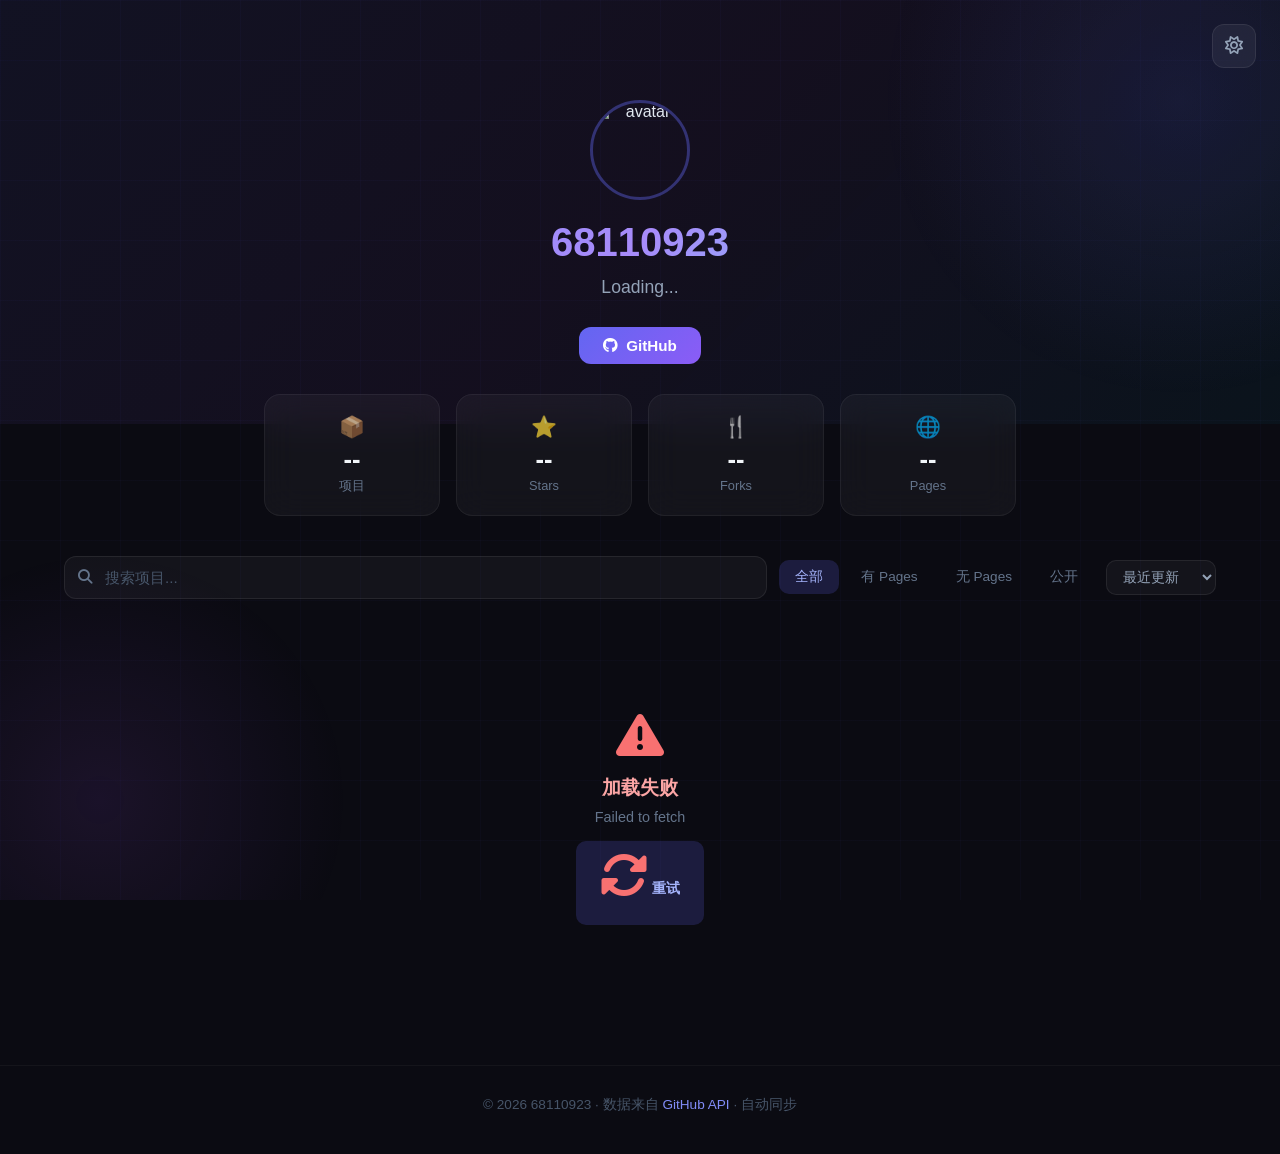
==== index.html @ 663c783a "1" ====
<!DOCTYPE html>
<html lang="zh-CN" data-theme="dark">
<head>
    <meta charset="UTF-8">
    <meta name="viewport" content="width=device-width, initial-scale=1.0">
    <title>68110923 | 项目导航</title>
    <link rel="stylesheet" href="https://cdnjs.cloudflare.com/ajax/libs/font-awesome/6.5.1/css/all.min.css">
    <link rel="stylesheet" href="style.css">
</head>
<body>
    <div class="bg-grid"></div>
    <div class="bg-glow"></div>

    <button class="theme-toggle" id="themeToggle" title="切换主题">
        <i class="fa-regular fa-sun"></i>
    </button>

    <section class="hero">
        <div class="container">
            <div class="hero-avatar">
                <img id="avatarImg" src="https://avatars.githubusercontent.com/u/68110923?v=4" alt="avatar">
            </div>
            <h1 class="hero-name" id="heroName">68110923</h1>
            <p class="hero-bio" id="heroBio">Loading...</p>
            <div class="hero-actions">
                <a class="hero-btn hero-btn-primary" href="https://github.com/68110923" target="_blank" rel="noopener">
                    <i class="fa-brands fa-github"></i> GitHub
                </a>
            </div>
        </div>
    </section>

    <div class="stats-bar" id="statsBar">
        <div class="stat-item"><div class="stat-icon">📦</div><div class="stat-value" id="statRepos">--</div><div class="stat-label">项目</div></div>
        <div class="stat-item"><div class="stat-icon">⭐</div><div class="stat-value" id="statStars">--</div><div class="stat-label">Stars</div></div>
        <div class="stat-item"><div class="stat-icon">🍴</div><div class="stat-value" id="statForks">--</div><div class="stat-label">Forks</div></div>
        <div class="stat-item"><div class="stat-icon">🌐</div><div class="stat-value" id="statPages">--</div><div class="stat-label">Pages</div></div>
    </div>

    <div class="container">
        <div class="controls">
            <div class="search-wrapper">
                <i class="fa-solid fa-magnifying-glass"></i>
                <input class="search-bar" id="searchInput" type="text" placeholder="搜索项目..." autocomplete="off">
            </div>
            <div class="filter-group">
                <button class="filter-btn active" data-filter="all">全部</button>
                <button class="filter-btn" data-filter="pages">有 Pages</button>
                <button class="filter-btn" data-filter="nopages">无 Pages</button>
                <button class="filter-btn" data-filter="public">公开</button>
            </div>
            <select class="sort-select" id="sortSelect">
                <option value="updated">最近更新</option>
                <option value="stars">最多 Stars</option>
                <option value="name">名称 A-Z</option>
            </select>
        </div>
    </div>

    <div class="container">
        <div class="project-grid card-stagger" id="projectGrid">
            <div class="skeleton-card"><div class="skeleton skeleton-line short"></div><div class="skeleton skeleton-line" style="margin-top:16px"></div><div class="skeleton skeleton-line long"></div><div class="skeleton skeleton-line" style="width:50%;margin-top:16px"></div></div>
            <div class="skeleton-card"><div class="skeleton skeleton-line short"></div><div class="skeleton skeleton-line" style="margin-top:16px"></div><div class="skeleton skeleton-line long"></div><div class="skeleton skeleton-line" style="width:50%;margin-top:16px"></div></div>
            <div class="skeleton-card"><div class="skeleton skeleton-line short"></div><div class="skeleton skeleton-line" style="margin-top:16px"></div><div class="skeleton skeleton-line long"></div><div class="skeleton skeleton-line" style="width:50%;margin-top:16px"></div></div>
            <div class="skeleton-card"><div class="skeleton skeleton-line short"></div><div class="skeleton skeleton-line" style="margin-top:16px"></div><div class="skeleton skeleton-line long"></div><div class="skeleton skeleton-line" style="width:50%;margin-top:16px"></div></div>
            <div class="skeleton-card"><div class="skeleton skeleton-line short"></div><div class="skeleton skeleton-line" style="margin-top:16px"></div><div class="skeleton skeleton-line long"></div><div class="skeleton skeleton-line" style="width:50%;margin-top:16px"></div></div>
            <div class="skeleton-card"><div class="skeleton skeleton-line short"></div><div class="skeleton skeleton-line" style="margin-top:16px"></div><div class="skeleton skeleton-line long"></div><div class="skeleton skeleton-line" style="width:50%;margin-top:16px"></div></div>
        </div>
    </div>

    <div class="footer">
        <div class="container">
            <p>© <span id="footerYear">2026</span> 68110923 · 数据来自 <a href="https://github.com/68110923" target="_blank" rel="noopener">GitHub API</a> · 自动同步</p>
        </div>
    </div>

    <script src="app.js"></script>
</body>
</html>
---- style.css ----
/* ===== Reset & Base ===== */
*,*::before,*::after{box-sizing:border-box;margin:0;padding:0}
html{scroll-behavior:smooth}
body{
    font-family:-apple-system,BlinkMacSystemFont,'Segoe UI',Roboto,'Helvetica Neue',Arial,sans-serif;
    background:#0b0b12;
    color:#e2e8f0;
    min-height:100vh;
    overflow-x:hidden;
    transition:background .3s,color .3s;
}
a{color:inherit;text-decoration:none}
img{max-width:100%;display:block}

/* ===== Theme ===== */
[data-theme="light"] body{background:#f1f5f9;color:#1e293b}
[data-theme="light"] .project-card{background:rgba(255,255,255,.7);border-color:rgba(0,0,0,.1)}
[data-theme="light"] .project-card:hover{box-shadow:0 20px 60px rgba(0,0,0,.12)}
[data-theme="light"] .repo-name{color:#1e293b}
[data-theme="light"] .repo-desc{color:#475569}
[data-theme="light"] .stat-value{color:#1e293b}
[data-theme="light"] .stat-label{color:#64748b}
[data-theme="light"] .hero{background:linear-gradient(135deg,#e0e7ff,#f0e6ff,#e0f2fe)}
[data-theme="light"] .hero-name{background:linear-gradient(135deg,#6366f1,#a855f7);-webkit-background-clip:text;-webkit-text-fill-color:transparent}
[data-theme="light"] .hero-bio{color:#475569}
[data-theme="light"] .search-bar{background:rgba(0,0,0,.06);border-color:rgba(0,0,0,.1);color:#1e293b}
[data-theme="light"] .search-bar:focus{border-color:#818cf8;background:rgba(0,0,0,.04)}
[data-theme="light"] .filter-btn{color:#64748b}
[data-theme="light"] .filter-btn.active{background:#6366f1;color:#fff}
[data-theme="light"] .filter-btn:hover:not(.active){background:rgba(0,0,0,.08);color:#1e293b}
[data-theme="light"] .badge-pages{background:#dbeafe;color:#1d4ed8}
[data-theme="light"] .badge-private{background:#fce7f3;color:#be185d}
[data-theme="light"] .badge-public{background:#d1fae5;color:#047857}
[data-theme="light"] .footer{color:#64748b}
[data-theme="light"] .skeleton{background:linear-gradient(90deg,rgba(0,0,0,.06) 25%,rgba(0,0,0,.1) 50%,rgba(0,0,0,.06) 75%)}
[data-theme="light"] .stat-item{background:rgba(255,255,255,.5);border-color:rgba(0,0,0,.08)}
[data-theme="light"] .theme-toggle{background:rgba(0,0,0,.08);color:#475569}
[data-theme="light"] .theme-toggle:hover{background:rgba(0,0,0,.12)}

/* ===== Background Effects ===== */
.bg-grid{
    position:fixed;inset:0;pointer-events:none;z-index:0;
    background-image:
        linear-gradient(rgba(99,102,241,.03) 1px,transparent 1px),
        linear-gradient(90deg,rgba(99,102,241,.03) 1px,transparent 1px);
    background-size:60px 60px;
}
.bg-glow{
    position:fixed;inset:0;pointer-events:none;z-index:0;
    overflow:hidden;
}
.bg-glow::before{
    content:'';position:absolute;
    width:600px;height:600px;
    background:radial-gradient(circle,rgba(99,102,241,.12),transparent 70%);
    top:-200px;right:-200px;
    animation:float 20s ease-in-out infinite;
}
.bg-glow::after{
    content:'';position:absolute;
    width:500px;height:500px;
    background:radial-gradient(circle,rgba(168,85,247,.1),transparent 70%);
    bottom:-150px;left:-150px;
    animation:float 25s ease-in-out infinite reverse;
}
@keyframes float{
    0%,100%{transform:translate(0,0) scale(1)}
    33%{transform:translate(30px,-30px) scale(1.05)}
    66%{transform:translate(-20px,20px) scale(.95)}
}

/* ===== Container ===== */
.container{max-width:1200px;margin:0 auto;padding:0 24px;position:relative;z-index:1}

/* ===== Theme Toggle ===== */
.theme-toggle{
    position:fixed;top:24px;right:24px;z-index:100;
    width:44px;height:44px;border-radius:12px;
    background:rgba(255,255,255,.06);
    border:1px solid rgba(255,255,255,.08);
    color:#94a3b8;font-size:18px;cursor:pointer;
    display:flex;align-items:center;justify-content:center;
    backdrop-filter:blur(12px);-webkit-backdrop-filter:blur(12px);
    transition:all .3s;
}
.theme-toggle:hover{background:rgba(255,255,255,.12);color:#e2e8f0;transform:scale(1.05)}

/* ===== Hero ===== */
.hero{
    padding:100px 0 60px;text-align:center;
    position:relative;overflow:hidden;
    background:linear-gradient(135deg,rgba(99,102,241,.08),rgba(168,85,247,.06),rgba(6,182,212,.05));
}
.hero-avatar{
    width:100px;height:100px;border-radius:50%;
    border:3px solid rgba(99,102,241,.4);
    margin:0 auto 20px;overflow:hidden;
    transition:transform .4s,box-shadow .4s;
    animation:fadeInDown .8s ease-out;
}
.hero-avatar:hover{transform:scale(1.08);box-shadow:0 0 40px rgba(99,102,241,.3)}
.hero-avatar img{width:100%;height:100%;object-fit:cover}
.hero-name{
    font-size:2.5rem;font-weight:800;
    background:linear-gradient(135deg,#818cf8,#a78bfa,#67e8f9);
    -webkit-background-clip:text;-webkit-text-fill-color:transparent;
    background-clip:text;margin-bottom:8px;
    animation:fadeInUp .8s ease-out .1s both;
}
.hero-bio{
    font-size:1.1rem;color:#94a3b8;max-width:500px;margin:0 auto 24px;
    line-height:1.7;animation:fadeInUp .8s ease-out .2s both;
}
.hero-actions{
    display:flex;gap:12px;justify-content:center;flex-wrap:wrap;
    animation:fadeInUp .8s ease-out .3s both;
}
.hero-btn{
    display:inline-flex;align-items:center;gap:8px;
    padding:10px 24px;border-radius:12px;font-size:.95rem;font-weight:600;
    border:1px solid rgba(255,255,255,.1);
    transition:all .3s;cursor:pointer;
}
.hero-btn-primary{
    background:linear-gradient(135deg,#6366f1,#8b5cf6);
    color:#fff;border:none;
}
.hero-btn-primary:hover{transform:translateY(-2px);box-shadow:0 8px 30px rgba(99,102,241,.35)}
.hero-btn-secondary{
    background:rgba(255,255,255,.06);color:#e2e8f0;
    backdrop-filter:blur(12px);-webkit-backdrop-filter:blur(12px);
}
.hero-btn-secondary:hover{background:rgba(255,255,255,.12);transform:translateY(-2px)}

/* ===== Stats Bar ===== */
.stats-bar{
    display:grid;
    grid-template-columns:repeat(4,1fr);
    gap:16px;margin:-30px auto 40px;max-width:800px;
    padding:0 24px;position:relative;z-index:2;
}
.stat-item{
    background:rgba(255,255,255,.04);
    border:1px solid rgba(255,255,255,.06);
    border-radius:16px;padding:20px 12px;text-align:center;
    backdrop-filter:blur(16px);-webkit-backdrop-filter:blur(16px);
    transition:all .3s;
}
.stat-item:hover{transform:translateY(-4px);background:rgba(255,255,255,.07)}
.stat-icon{font-size:1.3rem;margin-bottom:6px;opacity:.7}
.stat-value{
    font-size:1.6rem;font-weight:800;color:#f1f5f9;
    font-variant-numeric:tabular-nums;
}
.stat-label{font-size:.8rem;color:#64748b;margin-top:4px}

/* ===== Controls ===== */
.controls{
    display:flex;gap:12px;margin-bottom:32px;
    flex-wrap:wrap;align-items:center;
}
.search-wrapper{flex:1;min-width:200px;position:relative}
.search-wrapper .fa-magnifying-glass{
    position:absolute;left:14px;top:50%;transform:translateY(-50%);
    color:#64748b;font-size:.9rem;pointer-events:none;
}
.search-bar{
    width:100%;padding:12px 16px 12px 40px;
    background:rgba(255,255,255,.04);
    border:1px solid rgba(255,255,255,.08);
    border-radius:12px;color:#e2e8f0;font-size:.95rem;
    outline:none;transition:all .3s;
}
.search-bar::placeholder{color:#475569}
.search-bar:focus{border-color:#818cf8;background:rgba(255,255,255,.06);box-shadow:0 0 0 3px rgba(99,102,241,.15)}
.filter-group{display:flex;gap:6px;flex-wrap:wrap}
.filter-btn{
    padding:8px 16px;border-radius:10px;font-size:.85rem;font-weight:500;
    border:none;cursor:pointer;transition:all .25s;
    background:transparent;color:#64748b;
}
.filter-btn.active{
    background:rgba(99,102,241,.2);color:#a5b4fc;
}
.filter-btn:hover:not(.active){background:rgba(255,255,255,.06);color:#e2e8f0}
.sort-select{
    padding:8px 12px;border-radius:10px;font-size:.85rem;
    background:rgba(255,255,255,.04);border:1px solid rgba(255,255,255,.08);
    color:#94a3b8;cursor:pointer;outline:none;transition:all .25s;
}
.sort-select:hover{border-color:rgba(255,255,255,.15)}

/* ===== Project Grid ===== */
.project-grid{
    display:grid;
    grid-template-columns:repeat(auto-fill,minmax(340px,1fr));
    gap:20px;padding-bottom:60px;
}
.project-card{
    background:rgba(255,255,255,.03);
    border:1px solid rgba(255,255,255,.06);
    border-radius:16px;padding:24px;
    transition:all .35s cubic-bezier(.4,0,.2,1);
    position:relative;overflow:hidden;
    animation:fadeInUp .5s ease-out both;
}
.project-card::before{
    content:'';position:absolute;inset:0;
    background:linear-gradient(135deg,rgba(99,102,241,.08),transparent 60%);
    opacity:0;transition:opacity .4s;
}
.project-card:hover{
    transform:translateY(-6px);
    border-color:rgba(99,102,241,.25);
    box-shadow:0 20px 60px rgba(0,0,0,.3);
}
.project-card:hover::before{opacity:1}
.card-top{
    display:flex;align-items:flex-start;justify-content:space-between;gap:12px;
    position:relative;z-index:1;margin-bottom:12px;
}
.repo-name{
    font-size:1.1rem;font-weight:700;color:#f1f5f9;
    display:flex;align-items:center;gap:8px;transition:color .2s;
}
.repo-name .fa-arrow-up-right-from-square{
    font-size:.7rem;opacity:0;transition:all .3s;color:#818cf8;
}
.project-card:hover .repo-name .fa-arrow-up-right-from-square{opacity:1;transform:translate(2px,-2px)}
.lang-dot{
    width:10px;height:10px;border-radius:50%;flex-shrink:0;
    display:inline-block;margin-right:6px;
}
.card-badges{display:flex;gap:6px;flex-shrink:0}
.badge{
    font-size:.65rem;font-weight:600;padding:3px 10px;
    border-radius:20px;text-transform:uppercase;letter-spacing:.04em;
}
.badge-pages{background:rgba(99,102,241,.15);color:#a5b4fc}
.badge-private{background:rgba(244,63,94,.15);color:#fb7185}
.badge-public{background:rgba(52,211,153,.15);color:#6ee7b7}
.repo-desc{
    font-size:.9rem;color:#64748b;line-height:1.6;
    margin-bottom:16px;display:-webkit-box;
    -webkit-line-clamp:2;-webkit-box-orient:vertical;overflow:hidden;
    position:relative;z-index:1;
}
.card-meta{
    display:flex;align-items:center;gap:16px;
    font-size:.8rem;color:#475569;position:relative;z-index:1;
    flex-wrap:wrap;
}
.card-meta span{display:flex;align-items:center;gap:4px}
.card-meta .fa-solid{font-size:.75rem}
.card-link{
    margin-left:auto;padding:6px 16px;border-radius:8px;
    font-size:.8rem;font-weight:600;
    background:rgba(99,102,241,.12);color:#a5b4fc;
    transition:all .3s;display:inline-flex;align-items:center;gap:6px;
}
.card-link:hover{background:rgba(99,102,241,.25);transform:translateX(2px)}

/* ===== Skeleton ===== */
.skeleton{
    background:linear-gradient(90deg,rgba(255,255,255,.03) 25%,rgba(255,255,255,.07) 50%,rgba(255,255,255,.03) 75%);
    background-size:200% 100%;border-radius:8px;
    animation:shimmer 1.5s infinite;
}
@keyframes shimmer{0%{background-position:200% 0}100%{background-position:-200% 0}}
.skeleton-card{padding:24px;height:200px;border-radius:16px;border:1px solid rgba(255,255,255,.06)}
.skeleton-line{height:14px;margin-bottom:12px;width:70%}
.skeleton-line.short{width:40%}
.skeleton-line.long{width:90%}

/* ===== Empty & Error ===== */
.empty-state,.error-state{
    text-align:center;padding:80px 20px;grid-column:1/-1;
    animation:fadeIn .5s;
}
.empty-state .fa-solid{font-size:3rem;color:#475569;margin-bottom:16px}
.empty-state h3{font-size:1.2rem;color:#94a3b8;margin-bottom:8px}
.empty-state p{color:#475569;font-size:.9rem}
.error-state .fa-solid{font-size:3rem;color:#f87171;margin-bottom:16px}
.error-state h3{font-size:1.2rem;color:#fca5a5;margin-bottom:8px}
.error-state p{color:#64748b;font-size:.9rem;margin-bottom:16px}
.retry-btn{
    padding:10px 24px;border-radius:10px;font-size:.9rem;font-weight:600;
    background:rgba(99,102,241,.2);color:#a5b4fc;border:none;cursor:pointer;
    transition:all .3s;
}
.retry-btn:hover{background:rgba(99,102,241,.3)}

/* ===== Footer ===== */
.footer{
    text-align:center;padding:30px 20px 40px;
    color:#475569;font-size:.85rem;border-top:1px solid rgba(255,255,255,.04);
}
.footer a{color:#818cf8;transition:color .2s}
.footer a:hover{color:#a5b4fc}

/* ===== Animations ===== */
@keyframes fadeInUp{from{opacity:0;transform:translateY(20px)}to{opacity:1;transform:translateY(0)}}
@keyframes fadeInDown{from{opacity:0;transform:translateY(-20px)}to{opacity:1;transform:translateY(0)}}
@keyframes fadeIn{from{opacity:0}to{opacity:1}}
.card-stagger>*:nth-child(1){animation-delay:0s}
.card-stagger>*:nth-child(2){animation-delay:.05s}
.card-stagger>*:nth-child(3){animation-delay:.1s}
.card-stagger>*:nth-child(4){animation-delay:.15s}
.card-stagger>*:nth-child(5){animation-delay:.2s}
.card-stagger>*:nth-child(6){animation-delay:.25s}
.card-stagger>*:nth-child(7){animation-delay:.3s}
.card-stagger>*:nth-child(8){animation-delay:.35s}
.card-stagger>*:nth-child(9){animation-delay:.4s}
.card-stagger>*:nth-child(10){animation-delay:.45s}
.card-stagger>*:nth-child(11){animation-delay:.5s}
.card-stagger>*:nth-child(12){animation-delay:.55s}
.card-stagger>*:nth-child(n+13){animation-delay:.6s}

/* ===== Responsive ===== */
@media(max-width:900px){
    .project-grid{grid-template-columns:repeat(auto-fill,minmax(300px,1fr))}
}
@media(max-width:768px){
    .hero{padding:80px 0 50px}
    .hero-name{font-size:1.8rem}
    .hero-bio{font-size:1rem}
    .stats-bar{grid-template-columns:repeat(2,1fr);gap:10px;margin-top:-25px}
    .stat-value{font-size:1.3rem}
    .controls{flex-direction:column;align-items:stretch}
    .search-wrapper{min-width:0}
    .filter-group{justify-content:center}
    .project-grid{grid-template-columns:1fr;gap:16px}
    .theme-toggle{top:16px;right:16px;width:40px;height:40px;font-size:16px}
}
@media(max-width:480px){
    .hero{padding:60px 0 40px}
    .hero-avatar{width:80px;height:80px}
    .hero-name{font-size:1.5rem}
    .stats-bar{grid-template-columns:repeat(2,1fr);gap:8px;padding:0 16px}
    .stat-item{padding:14px 8px}
    .stat-value{font-size:1.1rem}
    .container{padding:0 16px}
    .project-card{padding:20px}
    .card-top{flex-direction:column}
    .card-badges{align-self:flex-start}
}
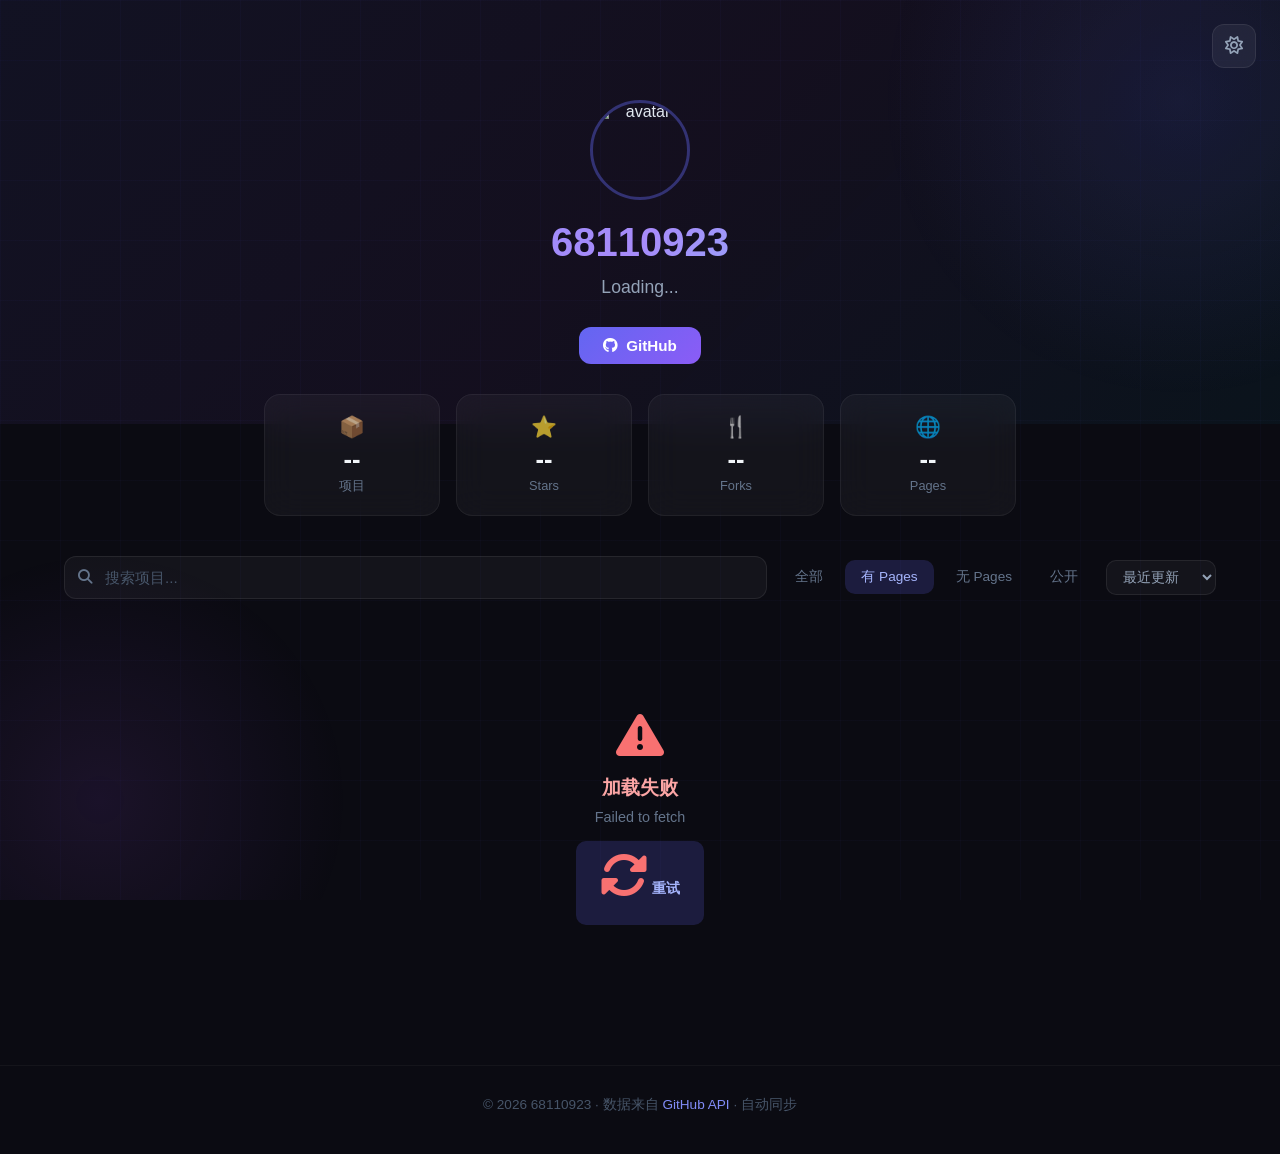
==== commit a7ea6f7f: "1" ====
--- a/index.html
+++ b/index.html
@@ -1,5 +1,5 @@
 <!DOCTYPE html>
-<html lang="zh-CN" data-theme="dark">
+<html lang="zh-CN" data-theme="light">
 <head>
     <meta charset="UTF-8">
     <meta name="viewport" content="width=device-width, initial-scale=1.0">
@@ -44,8 +44,8 @@
                 <input class="search-bar" id="searchInput" type="text" placeholder="搜索项目..." autocomplete="off">
             </div>
             <div class="filter-group">
-                <button class="filter-btn active" data-filter="all">全部</button>
-                <button class="filter-btn" data-filter="pages">有 Pages</button>
+                <button class="filter-btn" data-filter="all">全部</button>
+                <button class="filter-btn active" data-filter="pages">有 Pages</button>
                 <button class="filter-btn" data-filter="nopages">无 Pages</button>
                 <button class="filter-btn" data-filter="public">公开</button>
             </div>
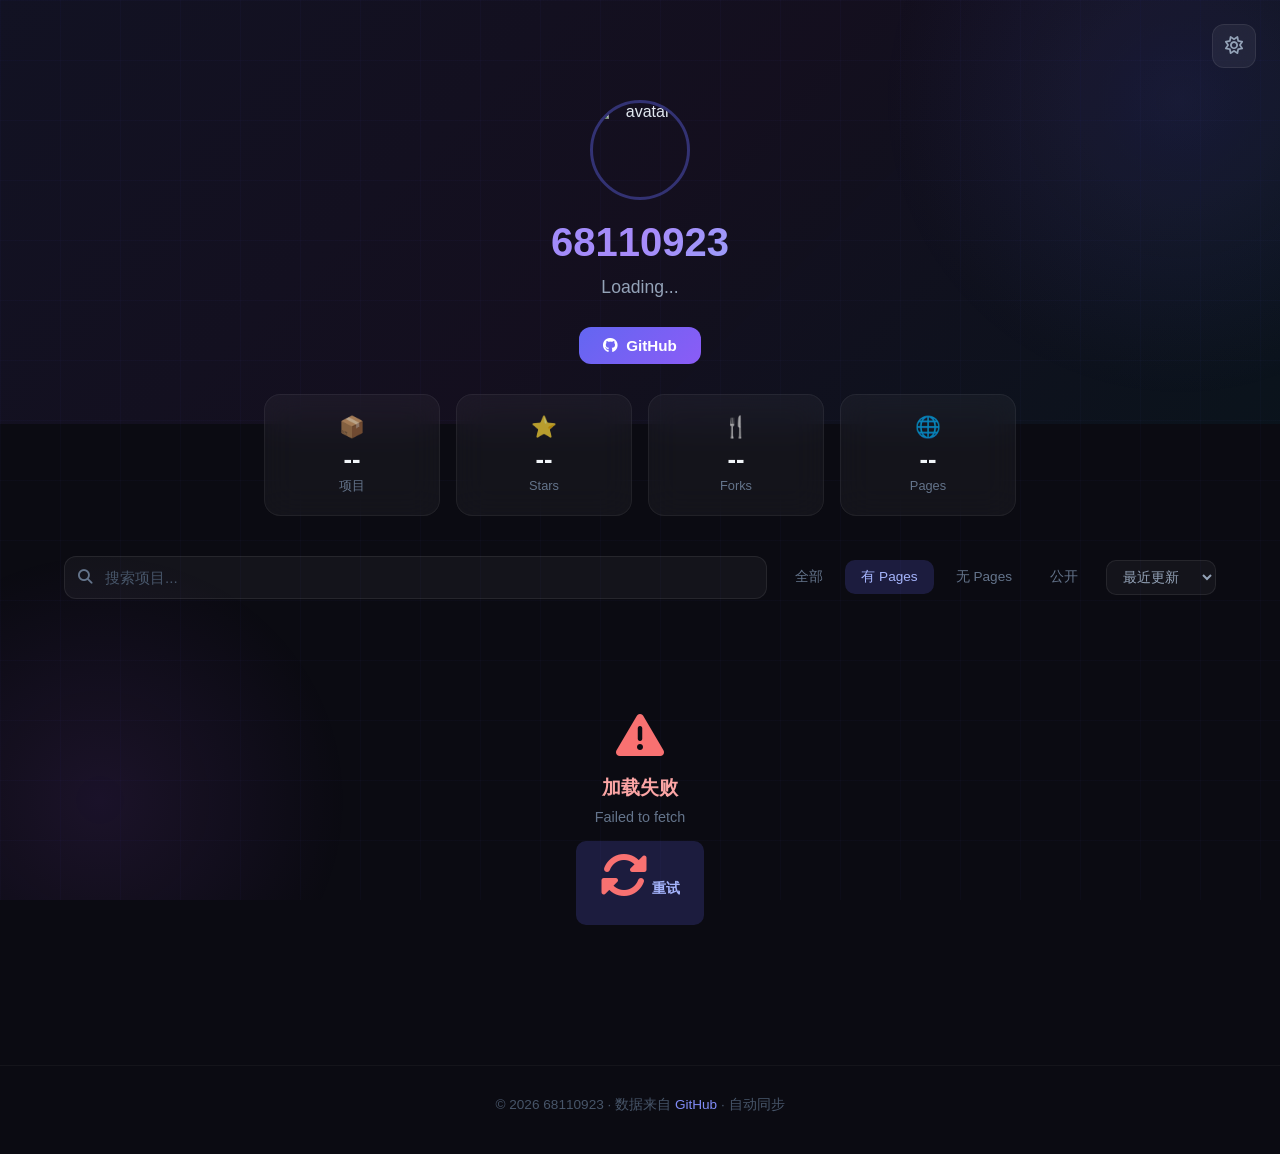
==== commit 560cd873: "1" ====
--- a/index.html
+++ b/index.html
@@ -70,7 +70,7 @@
 
     <div class="footer">
         <div class="container">
-            <p>© <span id="footerYear">2026</span> 68110923 · 数据来自 <a href="https://github.com/68110923" target="_blank" rel="noopener">GitHub API</a> · 自动同步</p>
+            <p>© <span id="footerYear">2026</span> 68110923 · 数据来自 <a href="https://github.com/68110923" target="_blank" rel="noopener">GitHub</a> · 自动同步</p>
         </div>
     </div>
 
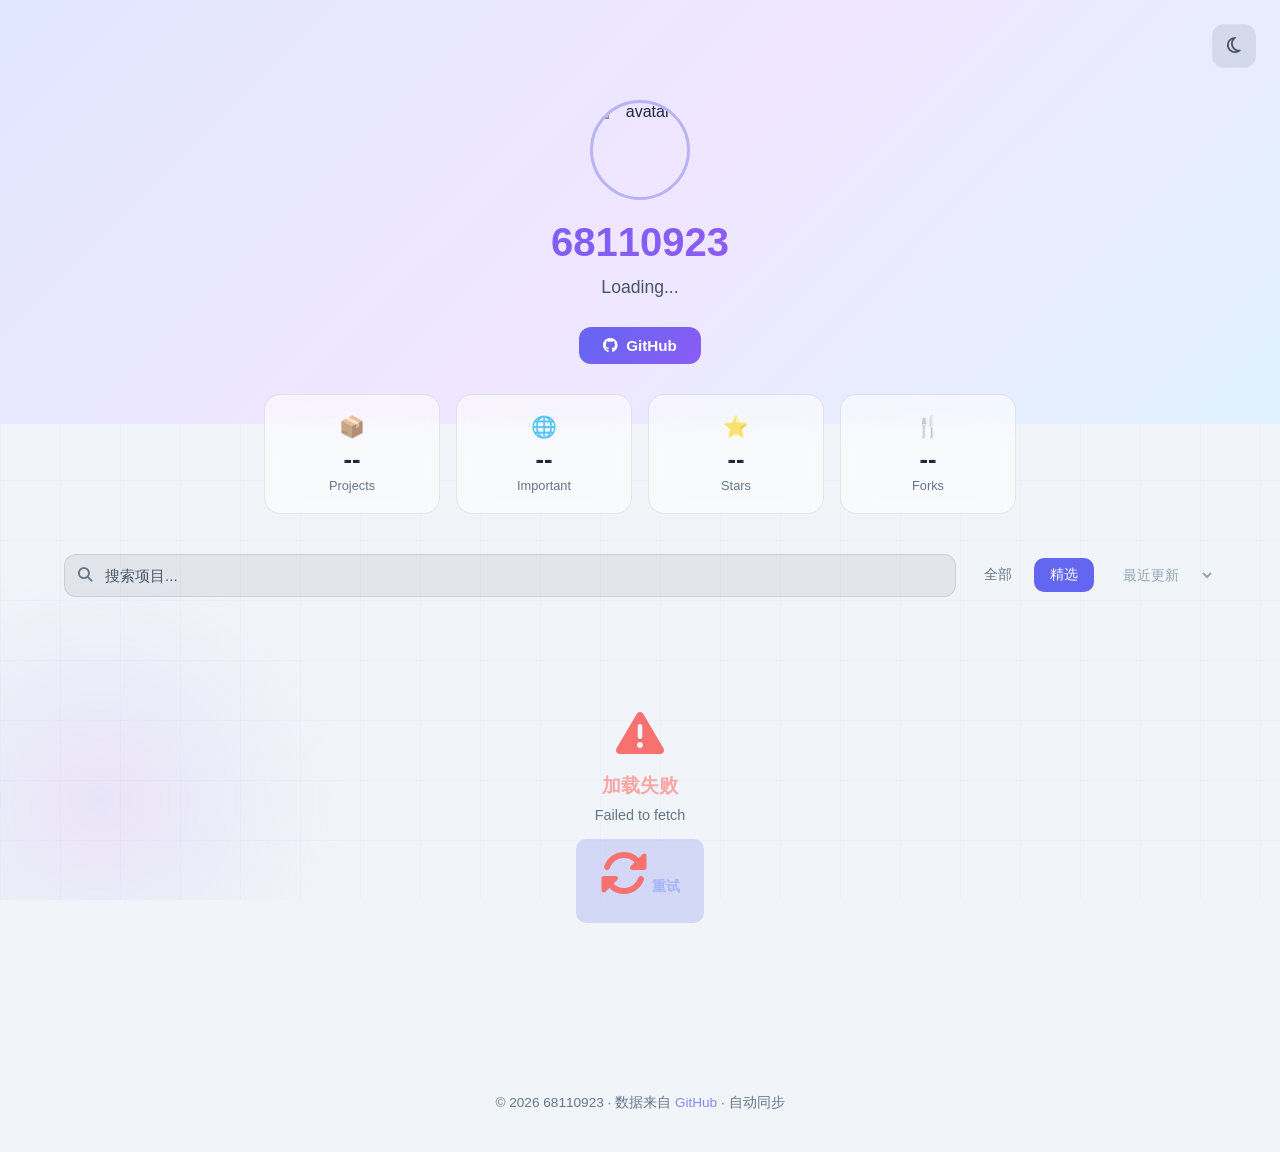
==== commit f6f288bd: "1" ====
--- a/index.html
+++ b/index.html
@@ -31,10 +31,10 @@
     </section>
 
     <div class="stats-bar" id="statsBar">
-        <div class="stat-item"><div class="stat-icon">📦</div><div class="stat-value" id="statRepos">--</div><div class="stat-label">项目</div></div>
+        <div class="stat-item"><div class="stat-icon">📦</div><div class="stat-value" id="statProjects">--</div><div class="stat-label">Projects</div></div>
+        <div class="stat-item"><div class="stat-icon">🌐</div><div class="stat-value" id="statImportant">--</div><div class="stat-label">Important</div></div>
         <div class="stat-item"><div class="stat-icon">⭐</div><div class="stat-value" id="statStars">--</div><div class="stat-label">Stars</div></div>
         <div class="stat-item"><div class="stat-icon">🍴</div><div class="stat-value" id="statForks">--</div><div class="stat-label">Forks</div></div>
-        <div class="stat-item"><div class="stat-icon">🌐</div><div class="stat-value" id="statPages">--</div><div class="stat-label">Pages</div></div>
     </div>
 
     <div class="container">
@@ -45,9 +45,7 @@
             </div>
             <div class="filter-group">
                 <button class="filter-btn" data-filter="all">全部</button>
-                <button class="filter-btn active" data-filter="pages">有 Pages</button>
-                <button class="filter-btn" data-filter="nopages">无 Pages</button>
-                <button class="filter-btn" data-filter="public">公开</button>
+                <button class="filter-btn active" data-filter="pages">精选</button>
             </div>
             <select class="sort-select" id="sortSelect">
                 <option value="updated">最近更新</option>
